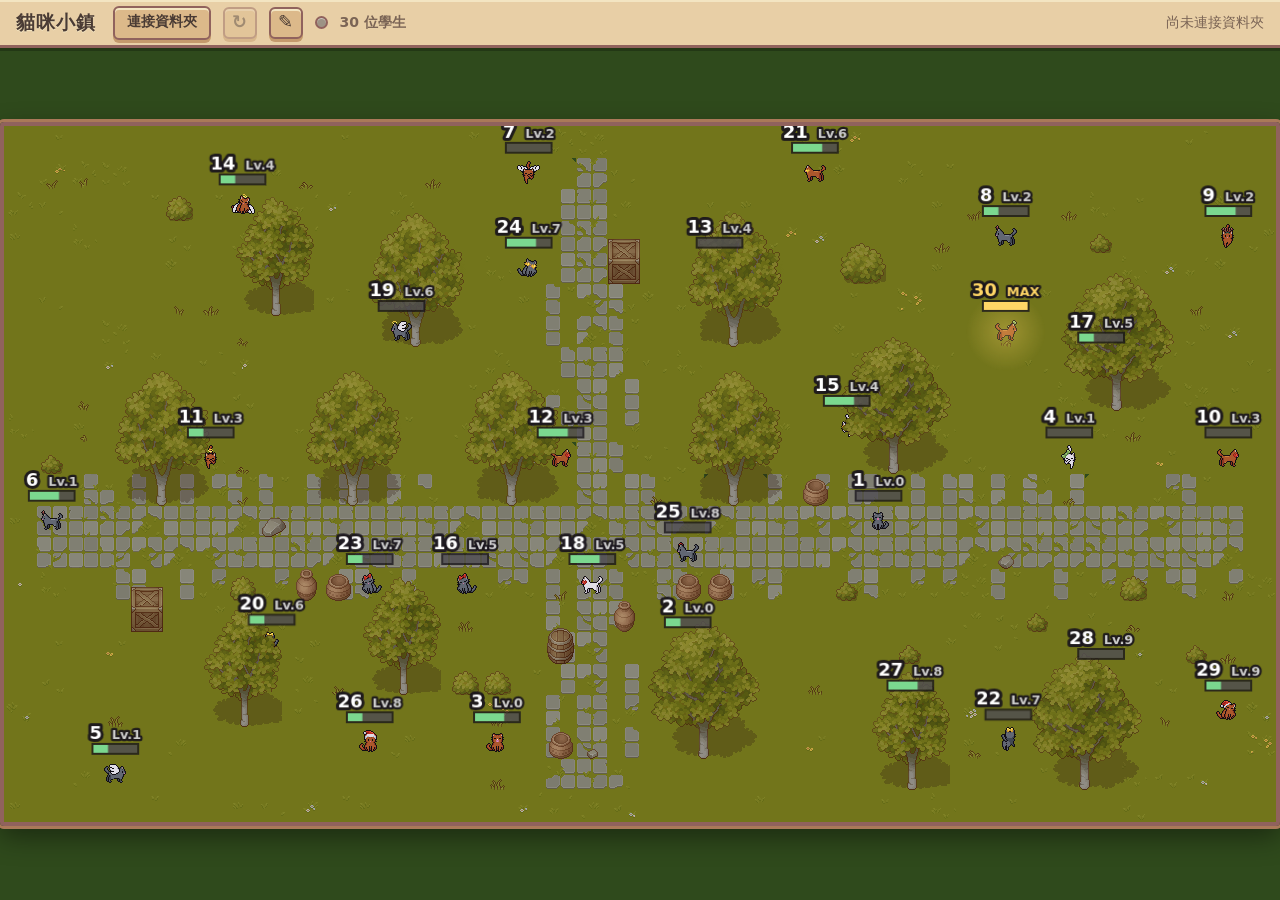
==== index.html @ 7c158cfc "feat(登記): 新增不扣分的佐證紀錄，登記次數超過加分次數時貓咪打瞌睡 角色面板的 ＋1 底下新增「登記」按鈕，用來記錄上課吵鬧、睡覺等事實， 但完全不動分數 —— 這個系統從頭到尾仍然只有一個扣" ====
<!DOCTYPE html>
<html lang="zh-Hant">
<head>
<meta charset="utf-8">
<meta name="viewport" content="width=device-width, initial-scale=1">
<title>班級像素小鎮</title>
<link rel="stylesheet" href="css/main.css">
<link rel="stylesheet" href="css/panel.css">
</head>
<body>

<!-- 模糊化的草地背景，取自地圖素材本身，讓畫布之外不再是一片死黑 -->
<div id="bg"></div>

<div id="app">

  <header id="toolbar">
    <span id="title"></span>

    <!-- 沒連接資料夾前顯示這顆；連上之後換成班級下拉選單 -->
    <button id="btn-connect" class="tbtn">連接資料夾</button>

    <label id="class-wrap" hidden>
      <span class="tlabel">班級</span>
      <select id="class-select" class="tselect"></select>
    </label>

    <button id="btn-reload" class="tbtn tbtn-icon" disabled title="重新載入檔案">↻</button>
    <button id="btn-mapedit" class="tbtn tbtn-icon" title="地圖編輯">✎</button>

    <span id="conn-light" class="light" title="尚未連接資料夾"></span>

    <span id="status" class="muted"></span>
    <span id="save-state" class="muted"></span>
  </header>

  <!-- 雙層畫布：
       #stage  像素層，原生地圖解析度，用 CSS 整數倍放大，image-rendering: pixelated
       #labels UI 層，原生螢幕解析度，畫名字與進度條，字體才不會被放大糊掉 -->
  <div id="stage-wrap">
    <canvas id="stage"></canvas>
    <canvas id="labels"></canvas>
  </div>


</div>

<aside id="editor" hidden>
  <div id="ed-bar">
    <span id="ed-title">地圖編輯</span>
    <button id="ed-regen" class="tbtn">重新產生</button>
    <button id="ed-save" class="tbtn">儲存地圖</button>
    <button id="ed-close" class="tbtn tbtn-icon">×</button>
  </div>
  <div id="ed-hint"></div>
  <div id="ed-palette"></div>
</aside>

<aside id="panel" hidden>
  <button id="panel-close" title="關閉（Esc）">×</button>

  <div id="panel-cat-wrap">
    <canvas id="panel-cat" width="128" height="128"></canvas>
  </div>

  <div id="panel-name"></div>
  <div id="panel-seat"></div>

  <div id="panel-level-row">
    <span id="panel-level"></span>
    <span id="panel-title"></span>
  </div>

  <div id="panel-bar"><div id="panel-bar-fill"></div></div>
  <div id="panel-meta">
    <span id="panel-xp"></span>
    <span id="panel-next"></span>
  </div>

  <div id="panel-awards"></div>
  <button id="panel-note-btn" class="note-btn" type="button" hidden>登記</button>
  <div id="panel-maxed-note" hidden>已達最高等級，不再累積分數。</div>

  <div id="panel-levelup"></div>

  <div id="panel-log-head">最近的紀錄</div>
  <ul id="panel-log"></ul>
</aside>

<!-- 登記事由的對話框。置中蓋在畫面上，確認才會寫入紀錄。 -->
<div id="note-modal" hidden>
  <div id="note-box" role="dialog" aria-modal="true" aria-labelledby="note-title">
    <div id="note-title">登記事由</div>
    <div id="note-who"></div>

    <input id="note-input" type="text" autocomplete="off"
           placeholder="例如：上課睡覺、上課吵鬧">

    <div id="note-presets"></div>

    <div id="note-actions">
      <button id="note-cancel" class="modal-btn modal-btn-grey" type="button">取消</button>
      <button id="note-confirm" class="modal-btn modal-btn-main" type="button">確認</button>
    </div>
  </div>
</div>

<div id="toast" hidden>
  <span id="toast-text"></span>
  <button id="toast-action" type="button">取消復原</button>
</div>

<div id="banner" hidden></div>

<script src="js/config.js"></script>
<script src="js/anims.js"></script>
<script src="js/tileset.js"></script>
<script src="js/assets.js"></script>
<script src="js/storage.js"></script>
<script src="js/model.js"></script>
<script src="js/map.js"></script>
<script src="js/cats.js"></script>
<script src="js/panel.js"></script>
<script src="js/mapedit.js"></script>
<script src="js/main.js"></script>
</body>
</html>
---- css/main.css ----
/* =====================================================================
 * main.css — 版面、像素縮放、遊戲風外觀
 * =====================================================================
 * 配色參考 Sprout Lands UI Pack（Cup Nooble）的色調而定，見 CREDITS.md。
 * 這裡只有色碼，本專案未包含該素材包的任何檔案：
 *   #f3e5c2 最亮的米白（高光邊）
 *   #e8cfa6 面板底色
 *   #dcb98a 按鈕面
 *   #c49a6c 按鈕陰影／次要邊
 *   #aa7959 中間調
 *   #90625d 深色描邊
 *
 * 關鍵設計：畫面分成兩層畫布。
 *   #stage  像素層，尺寸就是地圖原始像素，用 CSS 放大「整數」倍，
 *           配合 image-rendering: pixelated，像素邊緣才會銳利。
 *   #labels UI 層，尺寸等於放大後的螢幕像素，中文字以原生解析度繪製，
 *           投影到教室後排才看得清楚。
 * ===================================================================== */

:root {
  --cream:   #f3e5c2;
  --panel:   #e8cfa6;
  --btn:     #dcb98a;
  --btn-sh:  #c49a6c;
  --mid:     #aa7959;
  --ink:     #4a3b34;
  --line:    #90625d;
  --grass:   #6b8f3a;
  --leaf:    #7bd88f;
  --gold:    #ffd666;
}

* { box-sizing: border-box; }

html, body {
  margin: 0;
  padding: 0;
  height: 100%;
  color: var(--ink);
  font-family: "Noto Sans TC", "Microsoft JhengHei", "PingFang TC", system-ui, sans-serif;
  overflow: hidden;
  background: #2f4a1c;
}

/* ---------------- 模糊草地背景 ----------------
   直接拿地圖用的草地圖塊放大再模糊，畫布外的區域就跟草地同一個色系，
   不會再是一片與綠色地圖打架的深黑。 */
#bg {
  position: fixed;
  inset: -60px;                 /* 往外撐開，避免模糊把邊緣吃掉露出底色 */
  z-index: -1;
  background-image: url("../assets/Pixel%20Art%20Top%20Down%20-%20Basic%20v1.2.3/Texture/TX%20Tileset%20Grass.png");
  background-repeat: repeat;
  background-size: 512px 512px;
  filter: blur(26px) saturate(0.85) brightness(0.62);
}

/* 中央壓暗一點，讓地圖本身跳出來 */
#bg::after {
  content: '';
  position: absolute;
  inset: 0;
  background: radial-gradient(ellipse at center, rgba(0, 0, 0, 0.18) 0%, rgba(0, 0, 0, 0.52) 100%);
}

#app {
  height: 100%;
  display: flex;
  flex-direction: column;
  align-items: center;
}

/* ---------------- 工具列 ---------------- */

#toolbar {
  flex: 0 0 auto;
  width: 100%;
  height: 48px;
  display: flex;
  align-items: center;
  gap: 12px;
  padding: 0 16px;
  color: var(--ink);
  background: var(--panel);
  border-bottom: 3px solid var(--line);
  box-shadow: inset 0 2px 0 var(--cream), 0 3px 0 rgba(0, 0, 0, 0.25);
}

#title {
  font-size: 19px;
  font-weight: 800;
  letter-spacing: 0.06em;
  color: var(--ink);
  text-shadow: 0 1px 0 var(--cream);
  margin-right: 4px;
}

.muted {
  color: #7a6455;
  font-size: 14px;
}

#status { font-weight: 600; }
#save-state { margin-left: auto; min-width: 7em; text-align: right; }

/* ---------------- 遊戲風按鈕 ----------------
   厚底邊 + 按下時整顆下沉，是最省事也最可靠的「可按」手感。 */

.tbtn {
  font: inherit;
  font-size: 14px;
  font-weight: 700;
  color: var(--ink);
  background: var(--btn);
  border: 2px solid var(--line);
  border-radius: 6px;
  padding: 5px 12px 7px;
  cursor: pointer;
  box-shadow: inset 0 2px 0 var(--cream), 0 3px 0 var(--btn-sh);
}

.tbtn:hover:not(:disabled) { background: #e6c69a; }

.tbtn:active:not(:disabled) {
  transform: translateY(3px);
  box-shadow: inset 0 2px 0 var(--cream), 0 0 0 var(--btn-sh);
}

.tbtn:disabled {
  opacity: 0.45;
  cursor: default;
  box-shadow: inset 0 2px 0 rgba(255, 255, 255, 0.4), 0 3px 0 var(--btn-sh);
}

/* 只有圖示的方形按鈕（重新載入） */
.tbtn-icon {
  width: 34px;
  padding: 4px 0 6px;
  font-size: 18px;
  line-height: 1;
  text-align: center;
}

/* ---------------- 班級選單 ---------------- */

#class-wrap {
  display: flex;
  align-items: center;
  gap: 7px;
}

#class-wrap[hidden] { display: none; }

.tlabel {
  font-size: 13px;
  font-weight: 700;
  color: #7a6455;
}

.tselect {
  font: inherit;
  font-size: 14px;
  font-weight: 700;
  color: var(--ink);
  background: var(--btn);
  border: 2px solid var(--line);
  border-radius: 6px;
  padding: 4px 8px 5px;
  cursor: pointer;
  box-shadow: inset 0 2px 0 var(--cream), 0 3px 0 var(--btn-sh);
}

/* ---------------- 連線狀態燈 ---------------- */

.light {
  width: 13px;
  height: 13px;
  border-radius: 50%;
  border: 2px solid var(--line);
  background: #9d9385;
  box-shadow: inset 0 1px 0 rgba(255, 255, 255, 0.5);
}

.light.on {
  background: #6fc46f;
  box-shadow: inset 0 1px 0 rgba(255, 255, 255, 0.6), 0 0 8px rgba(111, 196, 111, 0.85);
}

/* 資料檔有問題時是琥珀色。不用紅色 —— 這是會投影出去的畫面。 */
.light.warn {
  background: #e0a83c;
  box-shadow: inset 0 1px 0 rgba(255, 255, 255, 0.6), 0 0 8px rgba(224, 168, 60, 0.8);
}

/* ---------------- 畫布 ---------------- */

#stage-wrap {
  flex: 1 1 auto;
  position: relative;
  display: grid;
  place-items: center;
  width: 100%;
  min-height: 0;
}

#stage,
#labels {
  grid-area: 1 / 1;
}

/* 地圖外圍一圈木框，讓小鎮看起來像一塊擺在桌上的地圖 */
#stage {
  image-rendering: pixelated;
  image-rendering: crisp-edges;
  border: 4px solid var(--line);
  border-radius: 4px;
  box-shadow: 0 0 0 3px var(--mid), 0 10px 28px rgba(0, 0, 0, 0.45);
  cursor: default;
}

#stage.on-cat { cursor: pointer; }

#labels {
  pointer-events: none;
  border: 4px solid transparent;   /* 與 #stage 的框對齊，兩層才不會偏移 */
}

/* ---------------- 錯誤橫幅 ---------------- */

#banner {
  position: fixed;
  top: 0;
  left: 0;
  right: 0;
  padding: 13px 20px;
  background: #b8894a;
  color: #2e2216;
  border-bottom: 3px solid var(--line);
  font-size: 15px;
  font-weight: 600;
  line-height: 1.6;
  z-index: 50;
  white-space: pre-wrap;
}

#banner[hidden] { display: none; }

/* 琥珀是警告，磚紅是錯誤。都不用鮮紅色 —— 那是投影在全班面前的畫面。 */
#banner.warn  { background: #e0b45c; }
#banner.error { background: #c07a5e; }

/* ---------------- 復原提示條 ---------------- */

#toast {
  position: fixed;
  left: 50%;
  bottom: 34px;
  transform: translateX(-50%);
  display: flex;
  align-items: center;
  gap: 16px;
  padding: 11px 14px 13px 20px;
  color: var(--ink);
  background: var(--panel);
  border: 3px solid var(--line);
  border-radius: 10px;
  box-shadow: inset 0 2px 0 var(--cream), 0 5px 0 var(--btn-sh), 0 12px 26px rgba(0, 0, 0, 0.4);
  font-size: 15px;
  font-weight: 600;
  z-index: 60;
}

#toast[hidden] { display: none; }

#toast-action {
  font: inherit;
  font-size: 14px;
  font-weight: 700;
  color: var(--ink);
  background: var(--btn);
  border: 2px solid var(--line);
  border-radius: 6px;
  padding: 5px 13px 7px;
  cursor: pointer;
  box-shadow: inset 0 2px 0 var(--cream), 0 3px 0 var(--btn-sh);
}

#toast-action:active {
  transform: translateY(3px);
  box-shadow: inset 0 2px 0 var(--cream), 0 0 0 var(--btn-sh);
}

@media (prefers-reduced-motion: reduce) {
  * { animation-duration: 0.01ms !important; transition-duration: 0.01ms !important; }
}
---- css/panel.css ----
/* =====================================================================
 * panel.css — 角色面板
 * 配色沿用 main.css 裡定義的變數。
 * ===================================================================== */

/* ---------------- 面板本體 ---------------- */
#panel {
  position: fixed;
  top: 0;
  right: 0;
  width: 380px;
  max-width: 92vw;
  height: 100%;
  color: var(--ink);
  background: var(--panel);
  border-left: 4px solid var(--line);
  box-shadow: inset 3px 0 0 var(--cream), -14px 0 34px rgba(0, 0, 0, 0.42);
  z-index: 40;
  display: flex;
  flex-direction: column;
  padding: 20px 24px 24px;
  overflow-y: auto;

  transform: translateX(100%);
  transition: transform 200ms ease-out;
}

#panel.open { transform: translateX(0); }
#panel[hidden] { display: none; }

#panel-close {
  position: absolute;
  top: 12px;
  right: 14px;
  width: 34px;
  height: 34px;
  font-size: 20px;
  font-weight: 700;
  line-height: 1;
  color: var(--ink);
  background: var(--btn);
  border: 2px solid var(--line);
  border-radius: 7px;
  cursor: pointer;
  box-shadow: inset 0 2px 0 var(--cream), 0 3px 0 var(--btn-sh);
}

#panel-close:active {
  transform: translateY(3px);
  box-shadow: inset 0 2px 0 var(--cream), 0 0 0 var(--btn-sh);
}

/* ---------------- 大貓 ---------------- */
/* 給貓一塊草地色的展示台，而不是讓牠浮在米色面板上 */
#panel-cat-wrap {
  align-self: center;
  margin: 10px 0 6px;
  padding: 10px;
  background: linear-gradient(#7ba03f, #6b8f3a);
  border: 3px solid var(--line);
  border-radius: 12px;
  box-shadow: inset 0 3px 0 rgba(255, 255, 255, 0.18);
}

#panel-cat {
  display: block;
  image-rendering: pixelated;
  width: 128px;
  height: 128px;
}

/* ---------------- 姓名與等級 ---------------- */
#panel-name {
  font-size: 26px;
  font-weight: 800;
  text-align: center;
  margin-top: 8px;
  text-shadow: 0 1px 0 var(--cream);
}

#panel-seat {
  font-size: 13px;
  color: #7a6455;
  text-align: center;
  min-height: 1em;
}

#panel-level-row {
  display: flex;
  align-items: baseline;
  justify-content: center;
  gap: 10px;
  margin-top: 10px;
}

#panel-level {
  font-size: 23px;
  font-weight: 800;
  color: #3f7d3f;
  transition: transform 120ms ease-out;
  transform-origin: center;
}

#panel-title {
  font-size: 16px;
  font-weight: 700;
  color: var(--mid);
}

/* ---------------- 進度條 ---------------- */
#panel-bar {
  margin-top: 14px;
  height: 18px;
  background: #b99b78;
  border: 3px solid var(--line);
  border-radius: 10px;
  overflow: hidden;
  box-shadow: inset 0 2px 3px rgba(0, 0, 0, 0.28);
}

#panel-bar-fill {
  height: 100%;
  width: 0;
  background: linear-gradient(#8ee09f, #5fbf72);
  box-shadow: inset 0 2px 0 rgba(255, 255, 255, 0.45);
  transition: width 600ms ease-out;
}

/* 滿級用金色。絕不使用紅色 —— 見實作計畫第 8 節。 */
#panel-bar-fill.maxed {
  background: linear-gradient(#ffe08a, #f0b93f);
}

#panel-meta {
  display: flex;
  justify-content: space-between;
  margin-top: 8px;
  font-size: 14px;
  font-weight: 600;
  color: #7a6455;
}

/* ---------------- 加分按鈕 ---------------- */
#panel-awards {
  display: flex;
  gap: 10px;
  margin-top: 20px;
}

.award-btn {
  flex: 1;
  font: inherit;
  font-size: 19px;
  font-weight: 800;
  color: #1e3a1e;
  background: linear-gradient(#8ee09f, #6cc77e);
  border: 3px solid #3f6b45;
  border-radius: 11px;
  padding: 13px 0 15px;
  cursor: pointer;
  box-shadow: inset 0 3px 0 rgba(255, 255, 255, 0.5), 0 5px 0 #4d8f5b;
}

.award-primary { font-size: 26px; padding: 17px 0 19px; }

.award-btn:hover:not(:disabled) { filter: brightness(1.06); }

.award-btn:active:not(:disabled) {
  transform: translateY(5px);
  box-shadow: inset 0 3px 0 rgba(255, 255, 255, 0.5), 0 0 0 #4d8f5b;
}

.award-btn:disabled {
  color: #6d6257;
  background: #c3b6a3;
  border-color: #8d8171;
  cursor: default;
  box-shadow: inset 0 3px 0 rgba(255, 255, 255, 0.3), 0 5px 0 #a2957f;
}

/* ---------------- 登記按鈕 ---------------- */
/* 刻意用工具列的棕色系，而不是加分鈕的綠色。
   投影上課時手忙腳亂，這兩顆絕對不能長得像。 */
.note-btn {
  margin-top: 10px;
  width: 100%;
  font: inherit;
  font-size: 17px;
  font-weight: 800;
  color: var(--ink);
  background: var(--btn);
  border: 3px solid var(--line);
  border-radius: 11px;
  padding: 11px 0 13px;
  cursor: pointer;
  box-shadow: inset 0 3px 0 var(--cream), 0 5px 0 var(--btn-sh);
}

.note-btn:hover:not(:disabled) { filter: brightness(1.05); }

.note-btn:active:not(:disabled) {
  transform: translateY(5px);
  box-shadow: inset 0 3px 0 var(--cream), 0 0 0 var(--btn-sh);
}

.note-btn:disabled {
  color: #6d6257;
  background: #c3b6a3;
  border-color: #8d8171;
  cursor: default;
  box-shadow: inset 0 3px 0 rgba(255, 255, 255, 0.3), 0 5px 0 #a2957f;
}

/* ---------------- 登記對話框 ---------------- */
#note-modal {
  position: fixed;
  inset: 0;
  z-index: 90;
  display: flex;
  align-items: center;
  justify-content: center;
  padding: 20px;
  background: rgba(30, 24, 20, 0.55);
  opacity: 0;
  transition: opacity 140ms ease-out;
}

#note-modal.open { opacity: 1; }
#note-modal[hidden] { display: none; }

#note-box {
  width: 420px;
  max-width: 100%;
  color: var(--ink);
  background: var(--panel);
  border: 4px solid var(--line);
  border-radius: 16px;
  padding: 22px 24px 20px;
  box-shadow: inset 0 3px 0 var(--cream), 0 10px 0 var(--btn-sh),
              0 22px 46px rgba(0, 0, 0, 0.45);
  transform: translateY(12px) scale(0.97);
  transition: transform 140ms ease-out;
}

#note-modal.open #note-box { transform: translateY(0) scale(1); }

#note-title {
  font-size: 22px;
  font-weight: 800;
  text-align: center;
  text-shadow: 0 1px 0 var(--cream);
}

#note-who {
  margin-top: 4px;
  font-size: 13px;
  font-weight: 600;
  color: #7a6455;
  text-align: center;
  min-height: 1em;
}

#note-input {
  width: 100%;
  margin-top: 16px;
  font: inherit;
  font-size: 17px;
  font-weight: 600;
  color: var(--ink);
  background: var(--cream);
  border: 3px solid var(--line);
  border-radius: 9px;
  padding: 11px 12px;
  box-shadow: inset 0 2px 4px rgba(0, 0, 0, 0.16);
}

#note-input:focus {
  outline: none;
  border-color: #5fbf72;
}

#note-input::placeholder { color: #a8927c; font-weight: 500; }

/* 常用事由快捷鈕 */
#note-presets {
  display: flex;
  flex-wrap: wrap;
  gap: 7px;
  margin-top: 11px;
}

.note-preset {
  font: inherit;
  font-size: 13px;
  font-weight: 700;
  color: var(--ink);
  background: var(--btn);
  border: 2px solid var(--line);
  border-radius: 999px;
  padding: 4px 12px 6px;
  cursor: pointer;
  box-shadow: inset 0 2px 0 var(--cream), 0 2px 0 var(--btn-sh);
}

.note-preset:active {
  transform: translateY(2px);
  box-shadow: inset 0 2px 0 var(--cream), 0 0 0 var(--btn-sh);
}

/* 兩顆結果按鈕。顏色刻意不同：
   取消 = 灰色（什麼都不會發生），確認 = 與加分鈕同一套綠色。 */
#note-actions {
  display: flex;
  gap: 12px;
  margin-top: 20px;
}

.modal-btn {
  flex: 1;
  font: inherit;
  font-size: 18px;
  font-weight: 800;
  border-radius: 11px;
  padding: 12px 0 14px;
  cursor: pointer;
}

.modal-btn:active {
  transform: translateY(5px);
}

.modal-btn-grey {
  color: #5a5148;
  background: linear-gradient(#cfc7ba, #b9b0a2);
  border: 3px solid #8d8171;
  box-shadow: inset 0 3px 0 rgba(255, 255, 255, 0.42), 0 5px 0 #978d7d;
}

.modal-btn-grey:hover { filter: brightness(1.04); }
.modal-btn-grey:active { box-shadow: inset 0 3px 0 rgba(255, 255, 255, 0.42), 0 0 0 #978d7d; }

.modal-btn-main {
  color: #1e3a1e;
  background: linear-gradient(#8ee09f, #6cc77e);
  border: 3px solid #3f6b45;
  box-shadow: inset 0 3px 0 rgba(255, 255, 255, 0.5), 0 5px 0 #4d8f5b;
}

.modal-btn-main:hover { filter: brightness(1.06); }
.modal-btn-main:active { box-shadow: inset 0 3px 0 rgba(255, 255, 255, 0.5), 0 0 0 #4d8f5b; }

#panel-maxed-note {
  margin-top: 12px;
  font-size: 13px;
  font-weight: 600;
  color: var(--mid);
  text-align: center;
}

/* ---------------- 升級字樣 ---------------- */
#panel-levelup {
  margin-top: 14px;
  text-align: center;
  font-size: 19px;
  font-weight: 800;
  color: #b8781c;
  text-shadow: 0 1px 0 var(--cream);
  opacity: 0;
}

#panel-levelup.show { animation: levelup-in 2000ms ease-out; }

@keyframes levelup-in {
  0%   { opacity: 0; transform: translateY(10px) scale(0.9); }
  12%  { opacity: 1; transform: translateY(0) scale(1.08); }
  22%  { transform: translateY(0) scale(1); }
  78%  { opacity: 1; }
  100% { opacity: 0; }
}

/* ---------------- 異動紀錄 ---------------- */
#panel-log-head {
  margin: 22px 0 6px;
  font-size: 14px;
  font-weight: 700;
  color: #7a6455;
  border-top: 2px dashed var(--btn-sh);
  padding-top: 14px;
}

#panel-log {
  list-style: none;
  margin: 0;
  padding: 0;
}

.log-row {
  display: flex;
  align-items: center;
  gap: 12px;
  padding: 7px 4px;
  border-bottom: 1px solid var(--btn-sh);
  font-size: 14px;
  font-weight: 600;
}

.log-delta {
  font-weight: 800;
  color: #3f7d3f;
  min-width: 3em;
}

.log-time { color: #7a6455; }

.log-row.undone { opacity: 0.5; }
.log-row.undone .log-delta { text-decoration: line-through; }

.log-tag {
  margin-left: auto;
  font-size: 12px;
  font-weight: 700;
  color: #7a6455;
  border: 2px solid var(--btn-sh);
  border-radius: 5px;
  padding: 1px 6px;
}

.log-undo {
  margin-left: auto;
  font: inherit;
  font-size: 13px;
  font-weight: 700;
  color: var(--ink);
  background: var(--btn);
  border: 2px solid var(--line);
  border-radius: 6px;
  padding: 3px 11px 5px;
  cursor: pointer;
  box-shadow: inset 0 2px 0 var(--cream), 0 2px 0 var(--btn-sh);
}

.log-undo:active {
  transform: translateY(2px);
  box-shadow: inset 0 2px 0 var(--cream), 0 0 0 var(--btn-sh);
}

/* 登記紀錄：兩行，第二行是事由全文。
   這是老師期末拿得出來的佐證，寧可佔版面也要看得完整。 */
.log-note {
  display: block;
  padding: 9px 4px 10px;
}

.log-note-head {
  display: flex;
  align-items: center;
  gap: 10px;
}

.log-kind {
  font-size: 12px;
  font-weight: 800;
  color: #7a5a2e;
  background: #e6cfa2;
  border: 2px solid var(--line);
  border-radius: 5px;
  padding: 1px 7px 2px;
}

.log-note .log-reason {
  margin-top: 5px;
  font-size: 14px;
  font-weight: 600;
  color: var(--ink);
  line-height: 1.45;
  word-break: break-word;
}

.log-note-undo .log-reason { text-decoration: line-through; }

.log-empty {
  color: #7a6455;
  font-size: 14px;
  padding: 8px 4px;
}

@media (prefers-reduced-motion: reduce) {
  #panel { transition: none; }
  #note-modal, #note-box { transition: none; }
  #panel-bar-fill { transition: none; }
  #panel-levelup.show { animation: none; opacity: 1; }
}

/* =====================================================================
 * 地圖編輯器
 * ===================================================================== */

#editor {
  position: fixed;
  top: 0;
  left: 0;
  width: 268px;
  height: 100%;
  color: var(--ink);
  background: var(--panel);
  border-right: 4px solid var(--line);
  box-shadow: inset -3px 0 0 var(--cream), 14px 0 34px rgba(0, 0, 0, 0.42);
  z-index: 45;
  display: flex;
  flex-direction: column;
  padding: 12px 12px 16px;
  overflow-y: auto;
}

#editor[hidden] { display: none; }

#ed-bar {
  display: flex;
  align-items: center;
  gap: 6px;
  margin-bottom: 8px;
}

#ed-title {
  font-size: 16px;
  font-weight: 800;
  margin-right: auto;
}

#ed-bar .tbtn { font-size: 12px; padding: 4px 8px 6px; }
#ed-bar .tbtn-icon { width: 28px; padding: 3px 0 5px; font-size: 15px; }

#ed-hint {
  font-size: 12px;
  line-height: 1.5;
  color: #7a6455;
  background: rgba(255, 255, 255, 0.4);
  border: 2px dashed var(--btn-sh);
  border-radius: 6px;
  padding: 6px 8px;
  margin-bottom: 10px;
}

.ed-head {
  font-size: 13px;
  font-weight: 800;
  color: #7a6455;
  border-top: 2px solid var(--btn-sh);
  padding-top: 8px;
  margin: 8px 0 6px;
}

.ed-row {
  display: flex;
  flex-wrap: wrap;
  gap: 6px;
}

.ed-item {
  width: 54px;
  padding: 3px 2px 4px;
  font: inherit;
  font-size: 10px;
  color: var(--ink);
  background: var(--btn);
  border: 2px solid var(--line);
  border-radius: 6px;
  cursor: pointer;
  display: flex;
  flex-direction: column;
  align-items: center;
  gap: 2px;
  box-shadow: inset 0 2px 0 var(--cream);
}

.ed-item canvas {
  image-rendering: pixelated;
  background: #6b8f3a;
  border-radius: 3px;
}

.ed-item span {
  line-height: 1.1;
  text-align: center;
  word-break: keep-all;
}

.ed-item:hover { background: #e6c69a; }

.ed-item.on {
  background: #8ee09f;
  border-color: #3f6b45;
  box-shadow: inset 0 2px 0 rgba(255, 255, 255, 0.55), 0 0 0 2px #ffd666;
}

/* 編輯中時把地圖往右挪開，不要被面板蓋住 */
#app.editing #stage-wrap { padding-left: 268px; }

#btn-mapedit.on {
  background: #8ee09f;
  border-color: #3f6b45;
}
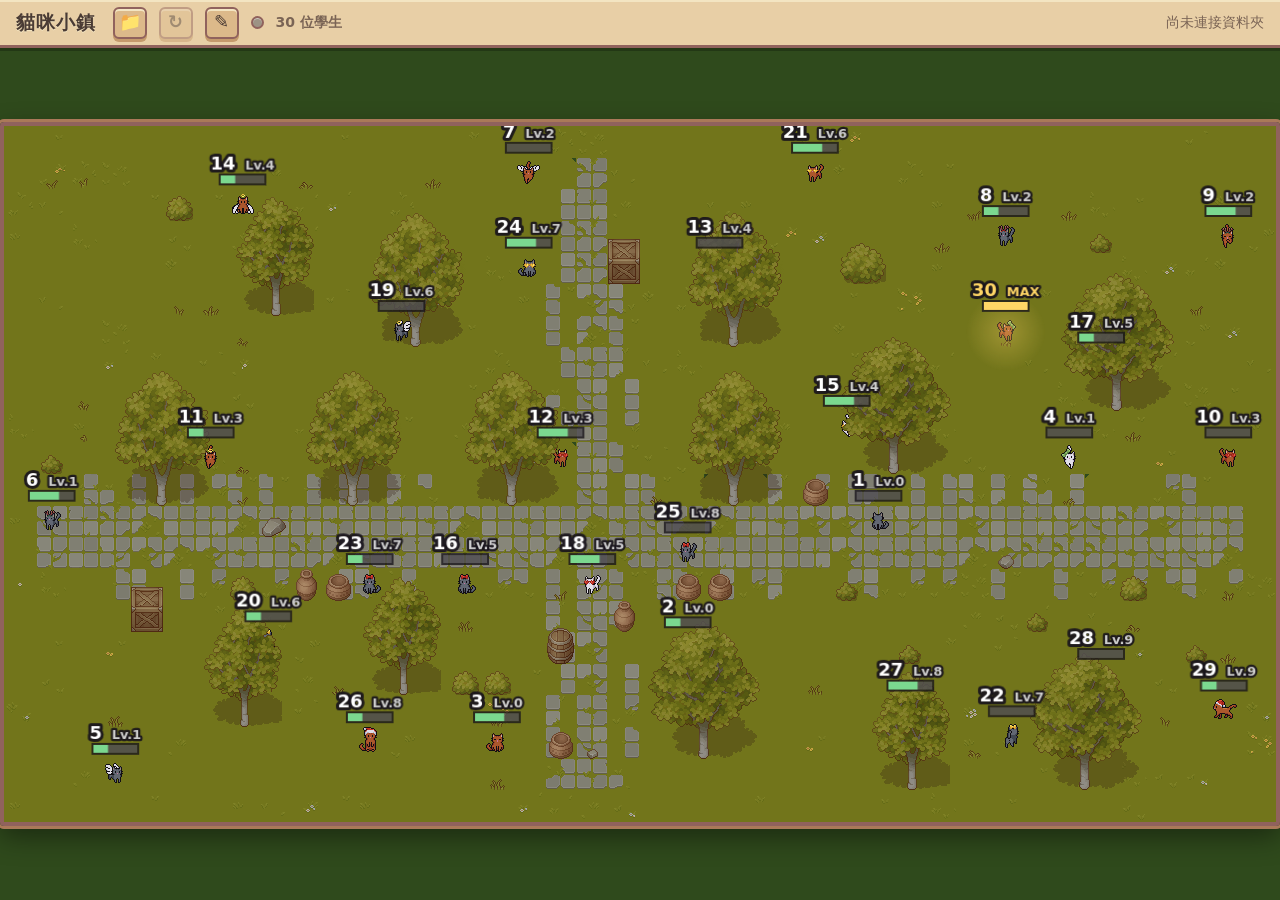
==== commit 3b56ea91: "feat: 新增更換資料夾機制並使用資料夾圖示按鈕" ====
--- a/index.html
+++ b/index.html
@@ -17,13 +17,14 @@
   <header id="toolbar">
     <span id="title"></span>
 
-    <!-- 沒連接資料夾前顯示這顆；連上之後換成班級下拉選單 -->
-    <button id="btn-connect" class="tbtn">連接資料夾</button>
+    <!-- 沒連接資料夾前顯示這顆；連上之後換成班級下拉選單與更換資料夾按鈕 -->
+    <button id="btn-connect" class="tbtn tbtn-icon" title="連接資料夾">📁</button>
 
     <label id="class-wrap" hidden>
       <span class="tlabel">班級</span>
       <select id="class-select" class="tselect"></select>
     </label>
+    <button id="btn-disconnect" class="tbtn tbtn-icon" hidden title="更換資料夾">📁</button>
 
     <button id="btn-reload" class="tbtn tbtn-icon" disabled title="重新載入檔案">↻</button>
     <button id="btn-mapedit" class="tbtn tbtn-icon" title="地圖編輯">✎</button>
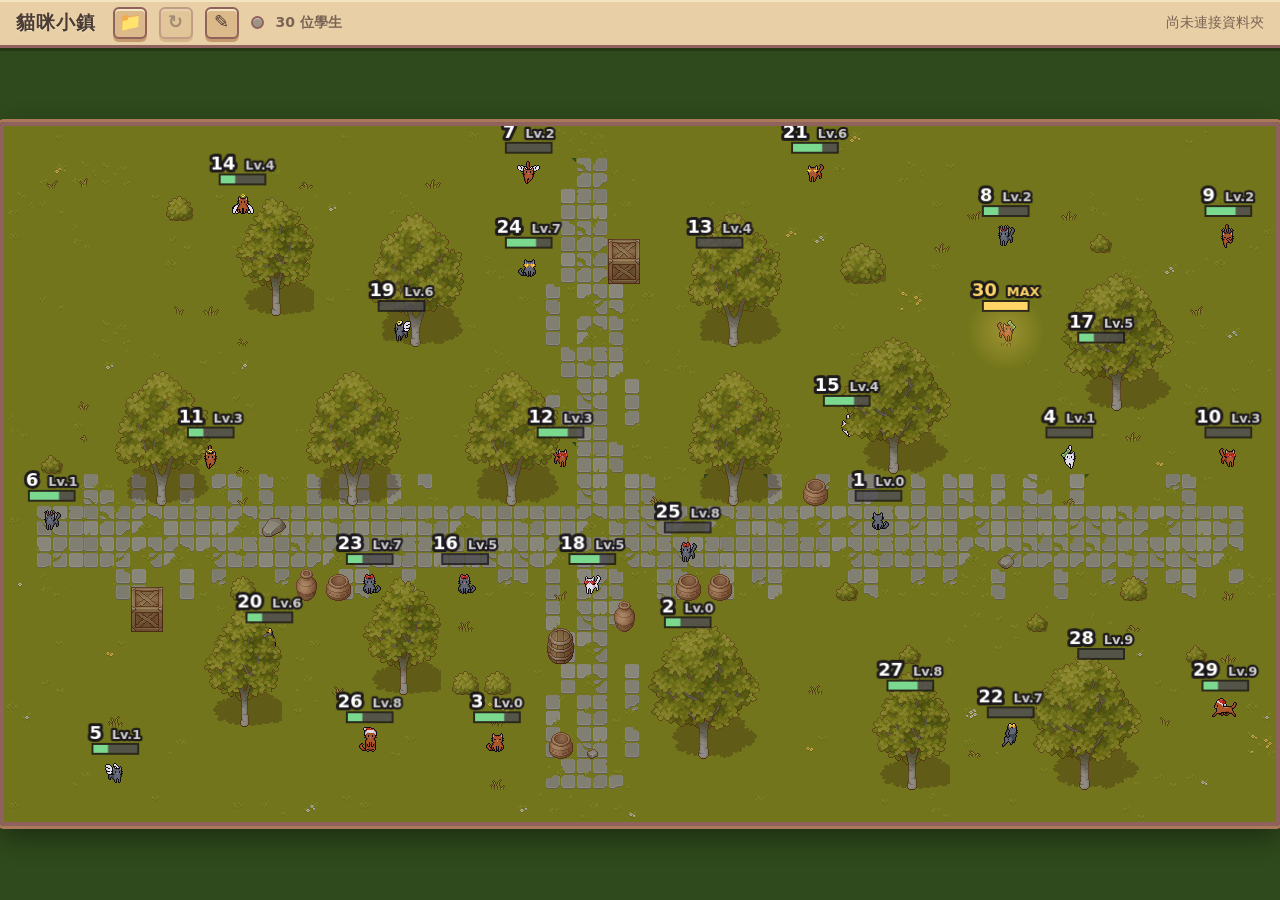
==== commit b21923e7: "feat: 支援自訂學生形象與擴充多種動物外觀 (兔子、企鵝、牛、鵝、青蛙)" ====
--- a/index.html
+++ b/index.html
@@ -6,6 +6,7 @@
 <title>班級像素小鎮</title>
 <link rel="stylesheet" href="css/main.css">
 <link rel="stylesheet" href="css/panel.css">
+<link rel="stylesheet" href="css/appearance.css">
 </head>
 <body>
 
@@ -86,7 +87,41 @@
 
   <div id="panel-log-head">最近的紀錄</div>
   <ul id="panel-log"></ul>
+  <div id="panel-footer">
+    <button id="panel-appearance" class="tbtn" type="button">編輯形象</button>
+  </div>
 </aside>
+
+<dialog id="appearance-dialog" aria-labelledby="appearance-title" aria-describedby="appearance-who">
+  <div class="appearance-heading">
+    <div><h2 id="appearance-title">我的小鎮形象</h2><p id="appearance-who"></p></div>
+    <button id="appearance-close" class="tbtn" type="button" aria-label="關閉形象編輯器">×</button>
+  </div>
+  <div class="appearance-layout">
+    <div class="appearance-showcase">
+      <div class="appearance-stage"><canvas id="appearance-preview" width="192" height="192" role="img" aria-label="動態形象預覽"></canvas></div>
+      <div id="appearance-actions" class="appearance-actions" role="group" aria-label="預覽動作">
+        <button type="button" data-action="idle" aria-pressed="true">待機</button>
+        <button type="button" data-action="walk" aria-pressed="false">走路</button>
+        <button type="button" data-action="celebrate" aria-pressed="false">加分</button>
+      </div>
+      <p class="appearance-caption">選一個喜歡的模樣，住進小鎮。</p>
+    </div>
+    <div class="appearance-options">
+      <fieldset><legend>動物形象</legend><div id="appearance-species" class="appearance-species"></div></fieldset>
+      <div id="appearance-cat-options">
+        <fieldset><legend>毛色</legend><div id="appearance-bases" class="appearance-bases"></div></fieldset>
+        <label class="appearance-label" for="appearance-accessory">配件</label>
+        <select id="appearance-accessory" class="tselect"></select>
+      </div>
+    </div>
+  </div>
+  <p id="appearance-status" role="status" aria-live="polite"></p>
+  <div class="appearance-footer">
+    <button id="appearance-cancel" class="modal-btn modal-btn-grey" type="button">取消</button>
+    <button id="appearance-apply" class="modal-btn modal-btn-main" type="button">套用形象</button>
+  </div>
+</dialog>
 
 <!-- 登記事由的對話框。置中蓋在畫面上，確認才會寫入紀錄。 -->
 <div id="note-modal" hidden>
@@ -115,6 +150,7 @@
 
 <script src="js/config.js"></script>
 <script src="js/anims.js"></script>
+<script src="js/animals.js"></script>
 <script src="js/tileset.js"></script>
 <script src="js/assets.js"></script>
 <script src="js/storage.js"></script>
@@ -122,6 +158,7 @@
 <script src="js/map.js"></script>
 <script src="js/cats.js"></script>
 <script src="js/panel.js"></script>
+<script src="js/appearance.js"></script>
 <script src="js/mapedit.js"></script>
 <script src="js/main.js"></script>
 </body>
--- a/css/appearance.css
+++ b/css/appearance.css
@@ -0,0 +1,60 @@
+/* 小鎮的草地展示台與木色選擇面板。沿用既有介面字體、色票。 */
+#panel-footer { margin-top: auto; padding-top: 24px; flex-shrink: 0; }
+#panel-appearance { width: 100%; margin: 0; }
+#appearance-dialog {
+  width: 660px;
+  max-width: calc(100vw - 24px);
+  max-height: calc(100dvh - 24px);
+  overflow-y: auto;
+  padding: 24px;
+  color: var(--ink);
+  background: var(--panel);
+  border: 4px solid var(--line);
+  border-radius: 16px;
+  box-shadow: inset 0 3px var(--cream), 0 16px 60px #18251880;
+  font: inherit;
+}
+#appearance-dialog::backdrop { background: #15230fc9; }
+.appearance-heading { display: flex; justify-content: space-between; align-items: flex-start; gap: 16px; }
+.appearance-heading h2 { margin: 0; font-size: 25px; font-weight: 800; letter-spacing: .04em; }
+.appearance-heading p { margin: 6px 0 20px; font-size: 14px; }
+.appearance-layout { display: grid; grid-template-columns: 240px 1fr; gap: 24px; }
+.appearance-stage {
+  display: grid; place-items: center; height: 224px;
+  border: 3px solid var(--line); border-radius: 10px;
+  background: linear-gradient(#a0bc6a 0 76%, #6b8f3a 76%);
+  box-shadow: inset 0 3px #ffffff40, inset 0 -5px #527231;
+}
+#appearance-preview { width: 192px; height: 192px; image-rendering: pixelated; }
+.appearance-caption { margin: 12px 0 0; text-align: center; font-size: 13px; }
+.appearance-options fieldset { border: 0; padding: 0; margin: 0 0 18px; min-width: 0; }
+.appearance-options legend, .appearance-label { font-weight: 800; font-size: 14px; margin-bottom: 9px; display: block; }
+.appearance-species, .appearance-bases { display: grid; grid-template-columns: repeat(3, 1fr); gap: 8px; }
+#appearance-dialog button { font-family: inherit; cursor: pointer; }
+.appearance-species button, .appearance-bases button, .appearance-actions button {
+  border: 2px solid var(--btn-sh); border-radius: 7px;
+  color: var(--ink); background: var(--cream); font-size: 14px; font-weight: 700;
+  padding: 7px 3px;
+}
+.appearance-species button { display: flex; flex-direction: column; align-items: center; gap: 3px; }
+.appearance-species canvas { width: 64px; height: 64px; image-rendering: pixelated; }
+.appearance-species button[aria-pressed="true"], .appearance-bases button[aria-pressed="true"],
+.appearance-actions button[aria-pressed="true"] {
+  border-color: #3f6b45; background: #c8e6a5; box-shadow: inset 0 -3px #93b975;
+}
+.appearance-actions { display: flex; gap: 6px; margin-top: 12px; }
+.appearance-actions button { flex: 1; min-height: 38px; }
+#appearance-accessory { width: 100%; min-height: 42px; }
+#appearance-status { min-height: 1.4em; margin: 16px 0 10px; font-size: 13px; color: #68432e; }
+.appearance-footer { display: flex; gap: 14px; padding-bottom: 5px; }
+#appearance-dialog button:disabled { cursor: default; opacity: .5; }
+#appearance-dialog :focus-visible, #panel-appearance:focus-visible { outline: 3px solid #325d38; outline-offset: 3px; }
+@media (max-width: 620px) {
+  #appearance-dialog { padding: 18px; }
+  .appearance-layout { grid-template-columns: 1fr; gap: 20px; }
+  .appearance-stage { height: 160px; }
+  #appearance-preview { width: 128px; height: 128px; }
+  .appearance-heading h2 { font-size: 22px; }
+  .appearance-caption { display: none; }
+  .appearance-species canvas { width: 64px; height: 64px; }
+}
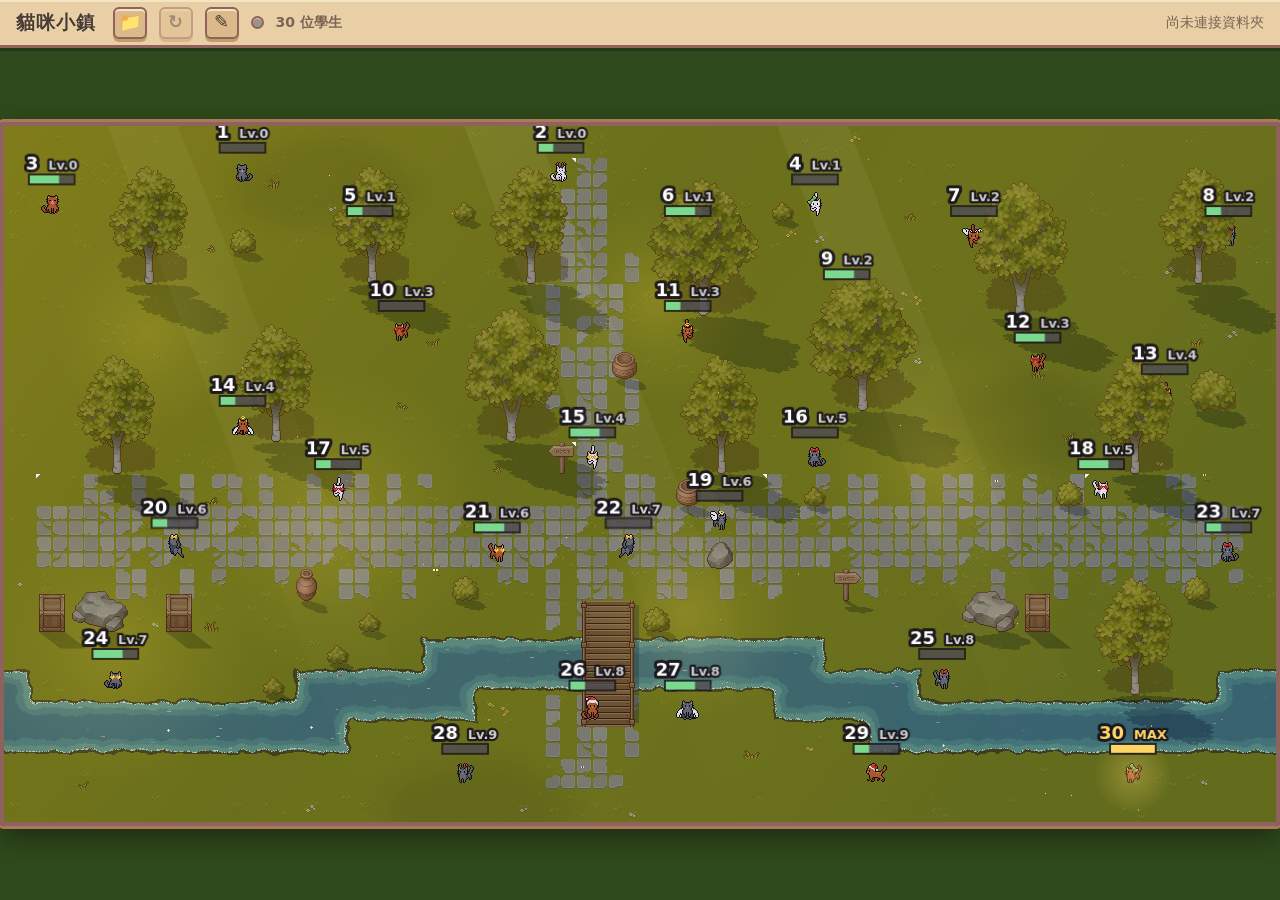
==== commit 8976c6db: "feat: 新增場景光影、程式繪製的小溪與木橋 - 光影層（js/ambience.js）：左上方陽光、往右下倒的物件投影、冷暖光斑、   光束、雲影與飛鳥影子；蝴蝶、落葉、浮塵與樹梢擺動。陰影只落在" ====
--- a/index.html
+++ b/index.html
@@ -156,6 +156,8 @@
 <script src="js/storage.js"></script>
 <script src="js/model.js"></script>
 <script src="js/map.js"></script>
+<script src="js/water.js"></script>
+<script src="js/ambience.js"></script>
 <script src="js/cats.js"></script>
 <script src="js/panel.js"></script>
 <script src="js/appearance.js"></script>
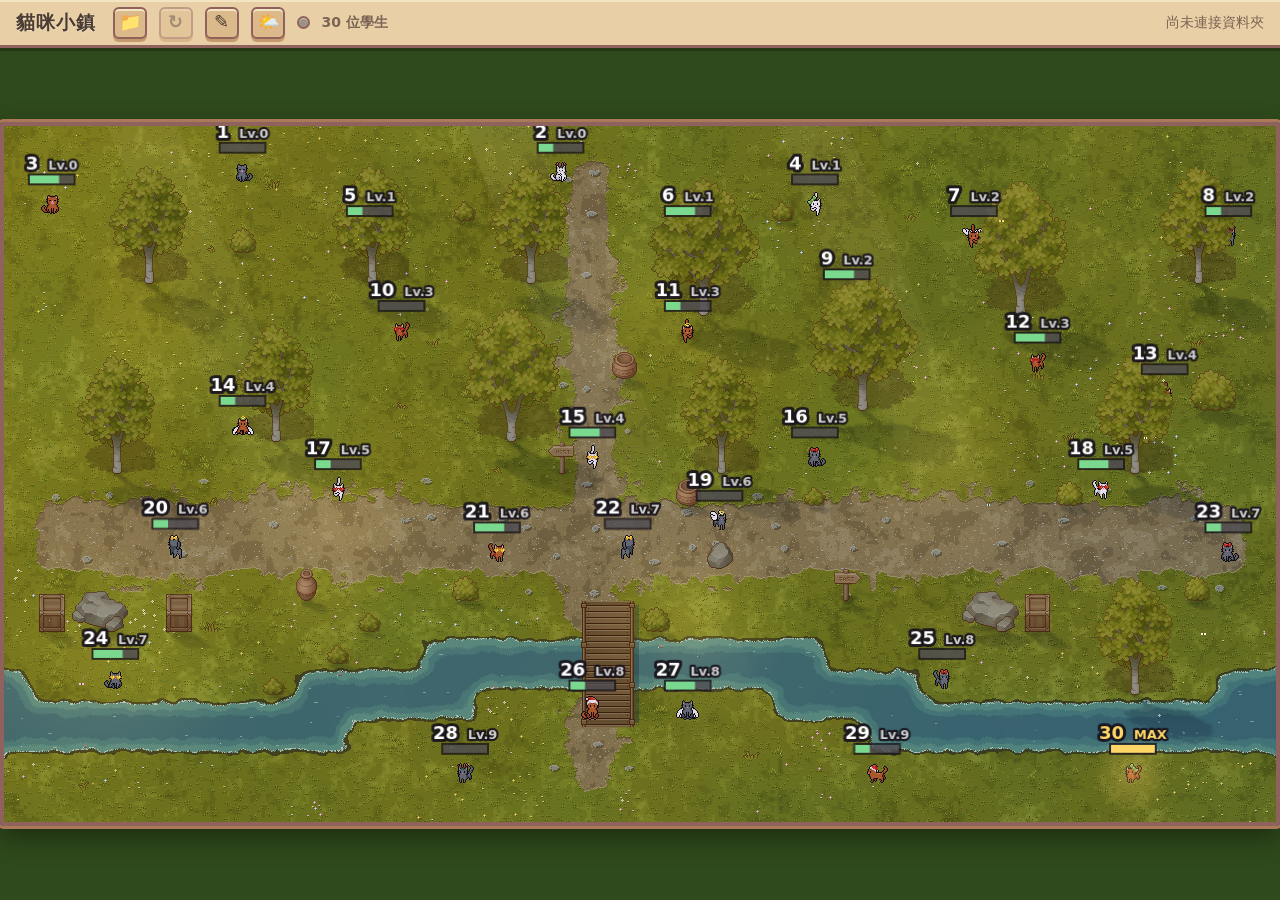
==== commit fbc9f100: "feat: 程式繪製草地與小路、更逼真的光影，並加上天氣 - 草地與小路改由程式逐像素繪製（js/ground.js）：草色深淺、草葉、苜蓿、小花、   隨風擺動的草叢；小路有碎石、踏腳石、貓腳印與不" ====
--- a/index.html
+++ b/index.html
@@ -4,9 +4,9 @@
 <meta charset="utf-8">
 <meta name="viewport" content="width=device-width, initial-scale=1">
 <title>班級像素小鎮</title>
-<link rel="stylesheet" href="css/main.css">
-<link rel="stylesheet" href="css/panel.css">
-<link rel="stylesheet" href="css/appearance.css">
+<link rel="stylesheet" href="css/main.css?v=20261103">
+<link rel="stylesheet" href="css/panel.css?v=20261103">
+<link rel="stylesheet" href="css/appearance.css?v=20261103">
 </head>
 <body>
 
@@ -29,6 +29,7 @@
 
     <button id="btn-reload" class="tbtn tbtn-icon" disabled title="重新載入檔案">↻</button>
     <button id="btn-mapedit" class="tbtn tbtn-icon" title="地圖編輯">✎</button>
+    <button id="btn-weather" class="tbtn tbtn-icon" title="天氣">🌤️</button>
 
     <span id="conn-light" class="light" title="尚未連接資料夾"></span>
 
@@ -148,20 +149,24 @@
 
 <div id="banner" hidden></div>
 
-<script src="js/config.js"></script>
-<script src="js/anims.js"></script>
-<script src="js/animals.js"></script>
-<script src="js/tileset.js"></script>
-<script src="js/assets.js"></script>
-<script src="js/storage.js"></script>
-<script src="js/model.js"></script>
-<script src="js/map.js"></script>
-<script src="js/water.js"></script>
-<script src="js/ambience.js"></script>
-<script src="js/cats.js"></script>
-<script src="js/panel.js"></script>
-<script src="js/appearance.js"></script>
-<script src="js/mapedit.js"></script>
-<script src="js/main.js"></script>
+<!-- ?v= 是為了讓瀏覽器丟掉快取裡的舊檔。tools/serve.py 已經會叫瀏覽器每次確認，
+     這個號碼只是給「換伺服器之前就快取的舊檔」用的，之後不必再改。 -->
+<script src="js/config.js?v=20261103"></script>
+<script src="js/anims.js?v=20261103"></script>
+<script src="js/animals.js?v=20261103"></script>
+<script src="js/tileset.js?v=20261103"></script>
+<script src="js/assets.js?v=20261103"></script>
+<script src="js/storage.js?v=20261103"></script>
+<script src="js/model.js?v=20261103"></script>
+<script src="js/map.js?v=20261103"></script>
+<script src="js/water.js?v=20261103"></script>
+<script src="js/ground.js?v=20261103"></script>
+<script src="js/weather.js?v=20261103"></script>
+<script src="js/ambience.js?v=20261103"></script>
+<script src="js/cats.js?v=20261103"></script>
+<script src="js/panel.js?v=20261103"></script>
+<script src="js/appearance.js?v=20261103"></script>
+<script src="js/mapedit.js?v=20261103"></script>
+<script src="js/main.js?v=20261103"></script>
 </body>
 </html>
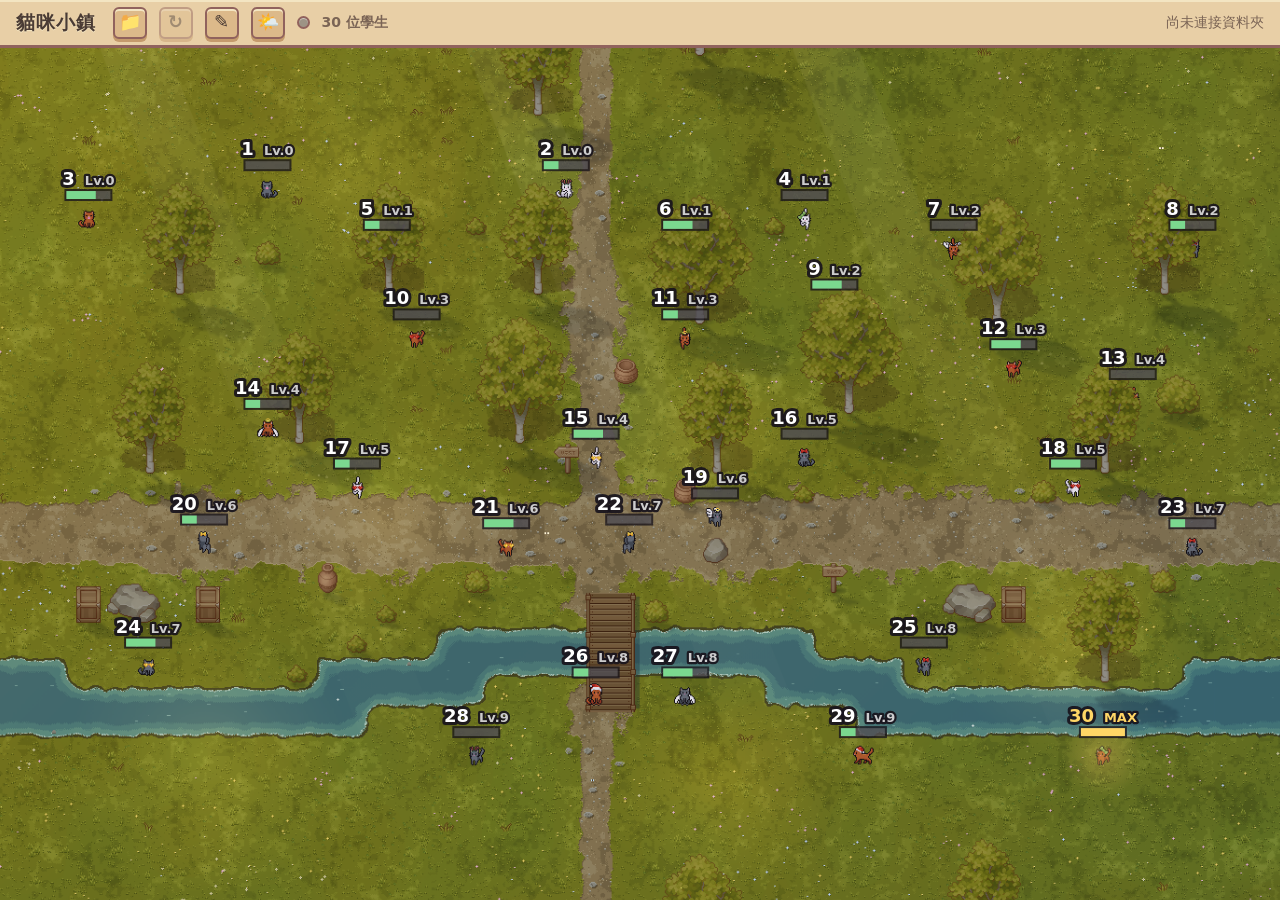
==== commit 48ce9a5d: "feat: 小鎮鋪滿整個視窗，地圖外補上程式畫的郊外 - 地圖放到視窗塞得下的最大尺寸；比例不同時，邊緣補上延伸的草地與樹林，   碰到地圖邊緣的路和溪接到畫面外（composeView）。郊外只用來" ====
--- a/index.html
+++ b/index.html
@@ -9,9 +9,6 @@
 <link rel="stylesheet" href="css/appearance.css?v=20261103">
 </head>
 <body>
-
-<!-- 模糊化的草地背景，取自地圖素材本身，讓畫布之外不再是一片死黑 -->
-<div id="bg"></div>
 
 <div id="app">
 
@@ -38,7 +35,7 @@
   </header>
 
   <!-- 雙層畫布：
-       #stage  像素層，原生地圖解析度，用 CSS 整數倍放大，image-rendering: pixelated
+       #stage  像素層，地圖加外圍郊外，放大到塞得下的最大尺寸（見 main.js 的 layout）
        #labels UI 層，原生螢幕解析度，畫名字與進度條，字體才不會被放大糊掉 -->
   <div id="stage-wrap">
     <canvas id="stage"></canvas>
--- a/css/main.css
+++ b/css/main.css
@@ -11,9 +11,10 @@
  *   #90625d 深色描邊
  *
  * 關鍵設計：畫面分成兩層畫布。
- *   #stage  像素層，尺寸就是地圖原始像素，用 CSS 放大「整數」倍，
- *           配合 image-rendering: pixelated，像素邊緣才會銳利。
- *   #labels UI 層，尺寸等於放大後的螢幕像素，中文字以原生解析度繪製，
+ *   #stage  像素層，地圖加外圍郊外，放大到塞得下的最大尺寸（以螢幕像素計）。
+ *           整數倍時用 image-rendering: pixelated，像素邊緣才會銳利；
+ *           小數倍的做法見 main.js 的 layout()。
+ *   #labels UI 層，蓋住整個畫布區，尺寸等於螢幕像素，中文字以原生解析度繪製，
  *           投影到教室後排才看得清楚。
  * ===================================================================== */
 
@@ -39,28 +40,7 @@
   color: var(--ink);
   font-family: "Noto Sans TC", "Microsoft JhengHei", "PingFang TC", system-ui, sans-serif;
   overflow: hidden;
-  background: #2f4a1c;
-}
-
-/* ---------------- 模糊草地背景 ----------------
-   直接拿地圖用的草地圖塊放大再模糊，畫布外的區域就跟草地同一個色系，
-   不會再是一片與綠色地圖打架的深黑。 */
-#bg {
-  position: fixed;
-  inset: -60px;                 /* 往外撐開，避免模糊把邊緣吃掉露出底色 */
-  z-index: -1;
-  background-image: url("../assets/Pixel%20Art%20Top%20Down%20-%20Basic%20v1.2.3/Texture/TX%20Tileset%20Grass.png");
-  background-repeat: repeat;
-  background-size: 512px 512px;
-  filter: blur(26px) saturate(0.85) brightness(0.62);
-}
-
-/* 中央壓暗一點，讓地圖本身跳出來 */
-#bg::after {
-  content: '';
-  position: absolute;
-  inset: 0;
-  background: radial-gradient(ellipse at center, rgba(0, 0, 0, 0.18) 0%, rgba(0, 0, 0, 0.52) 100%);
+  background: #4f5a1a;          /* 地面畫出來之前的底色，接近草地 */
 }
 
 #app {
@@ -197,32 +177,30 @@
 #stage-wrap {
   flex: 1 1 auto;
   position: relative;
-  display: grid;
-  place-items: center;
   width: 100%;
   min-height: 0;
-}
-
-#stage,
-#labels {
-  grid-area: 1 / 1;
-}
-
-/* 地圖外圍一圈木框，讓小鎮看起來像一塊擺在桌上的地圖 */
+  overflow: hidden;    /* 畫面比視窗大一點點（補滿整格），多的裁掉 */
+}
+
+/* 位置與尺寸由 main.js 的 layout() 決定：地圖置中，外圍補上郊外鋪滿視窗 */
 #stage {
+  position: absolute;
   image-rendering: pixelated;
   image-rendering: crisp-edges;
-  border: 4px solid var(--line);
-  border-radius: 4px;
-  box-shadow: 0 0 0 3px var(--mid), 0 10px 28px rgba(0, 0, 0, 0.45);
   cursor: default;
 }
 
+/* 不是整數倍時改平滑縮放：畫布已經先用最近鄰放大過，這裡只做最後一點縮放 */
+#stage.smooth { image-rendering: auto; }
+
 #stage.on-cat { cursor: pointer; }
 
 #labels {
+  position: absolute;
+  inset: 0;
+  width: 100%;
+  height: 100%;
   pointer-events: none;
-  border: 4px solid transparent;   /* 與 #stage 的框對齊，兩層才不會偏移 */
 }
 
 /* ---------------- 錯誤橫幅 ---------------- */
--- a/css/panel.css
+++ b/css/panel.css
@@ -27,6 +27,17 @@
 
 #panel.open { transform: translateX(0); }
 #panel[hidden] { display: none; }
+
+/* 點的貓在畫面右邊、會被面板蓋住時，面板改從左邊滑出（main.js 決定） */
+#panel.left {
+  right: auto;
+  left: 0;
+  border-left: none;
+  border-right: 4px solid var(--line);
+  box-shadow: inset -3px 0 0 var(--cream), 14px 0 34px rgba(0, 0, 0, 0.42);
+  transform: translateX(-100%);
+}
+#panel.left.open { transform: translateX(0); }
 
 #panel-close {
   position: absolute;
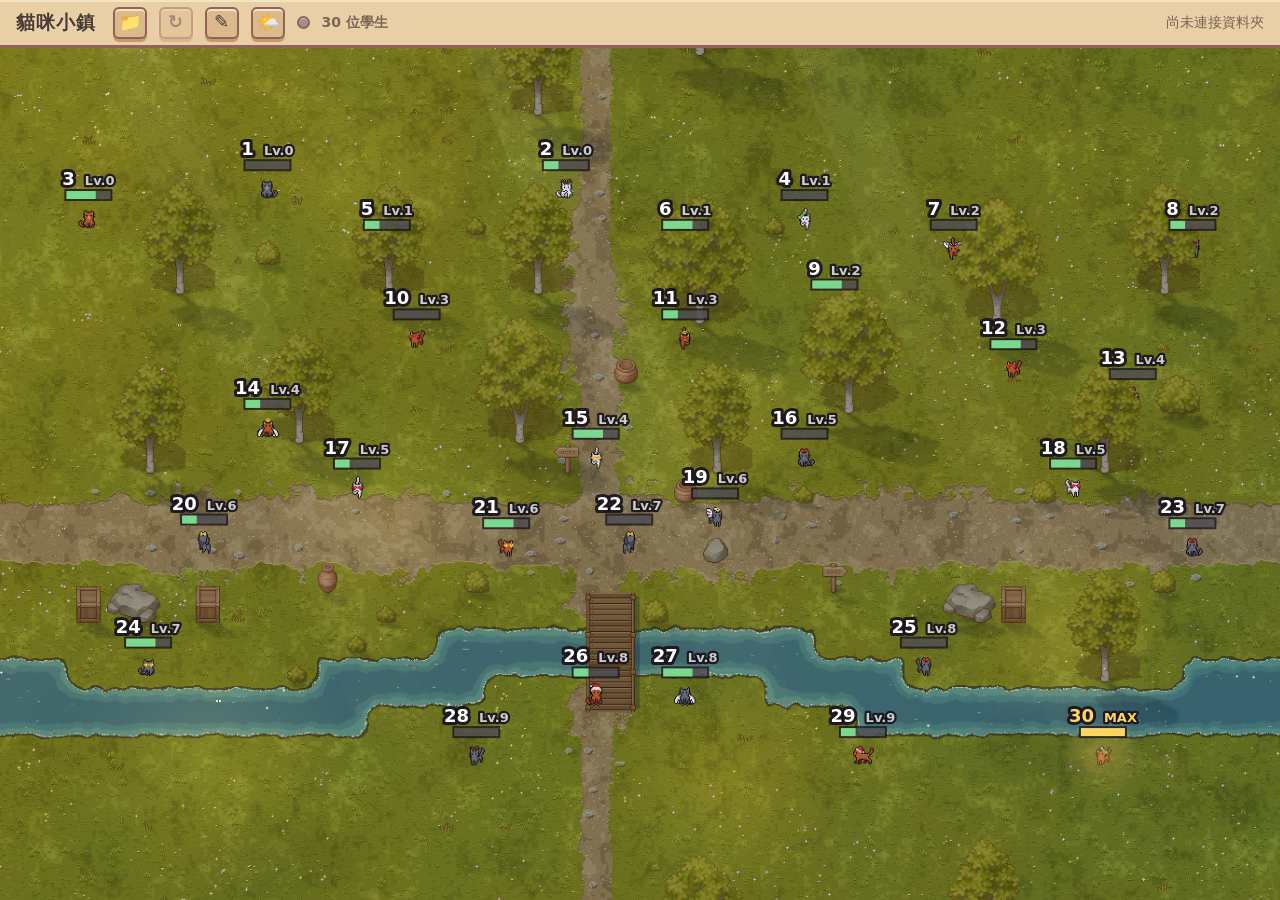
==== commit eae64854: "feat: 小老師標記、記住的資料夾不見時自動退回，並簡化常用事由 - 角色面板姓名旁新增小老師星號按鈕，標記會存進資料檔，地圖上名字前顯示 ★；   尚未連接資料夾時按鈕停用 - 上次記住的資料夾被" ====
--- a/index.html
+++ b/index.html
@@ -63,7 +63,10 @@
     <canvas id="panel-cat" width="128" height="128"></canvas>
   </div>
 
-  <div id="panel-name"></div>
+  <div id="panel-name-row">
+    <div id="panel-name"></div>
+    <button id="panel-helper" type="button" aria-label="設為小老師" aria-pressed="false" title="設為小老師">☆</button>
+  </div>
   <div id="panel-seat"></div>
 
   <div id="panel-level-row">
@@ -128,7 +131,7 @@
     <div id="note-who"></div>
 
     <input id="note-input" type="text" autocomplete="off"
-           placeholder="例如：上課睡覺、上課吵鬧">
+           placeholder="例如：趴睡、吵鬧">
 
     <div id="note-presets"></div>
 
--- a/css/panel.css
+++ b/css/panel.css
@@ -81,11 +81,51 @@
 }
 
 /* ---------------- 姓名與等級 ---------------- */
+#panel-name-row {
+  display: flex;
+  align-items: center;
+  justify-content: center;
+  gap: 8px;
+  margin-top: 8px;
+}
+
+#panel-helper {
+  flex-shrink: 0;
+  width: 44px;
+  height: 44px;
+  padding: 0;
+  border: 2px solid #a58c70;
+  border-radius: 10px;
+  background: #fff7e5;
+  color: #7a6455;
+  font-size: 30px;
+  line-height: 1;
+  cursor: pointer;
+}
+
+#panel-helper[aria-pressed="true"] {
+  color: #8b5800;
+  background: #ffe59a;
+  border-color: #b47b18;
+  box-shadow: 0 0 10px #ffd66680;
+}
+
+#panel-helper:focus-visible {
+  outline: 3px solid #4f7134;
+  outline-offset: 3px;
+}
+
+#panel-helper:disabled {
+  opacity: 0.55;
+  cursor: not-allowed;
+}
+
 #panel-name {
+  min-width: 0;
+  overflow-wrap: anywhere;
   font-size: 26px;
   font-weight: 800;
   text-align: center;
-  margin-top: 8px;
   text-shadow: 0 1px 0 var(--cream);
 }
 
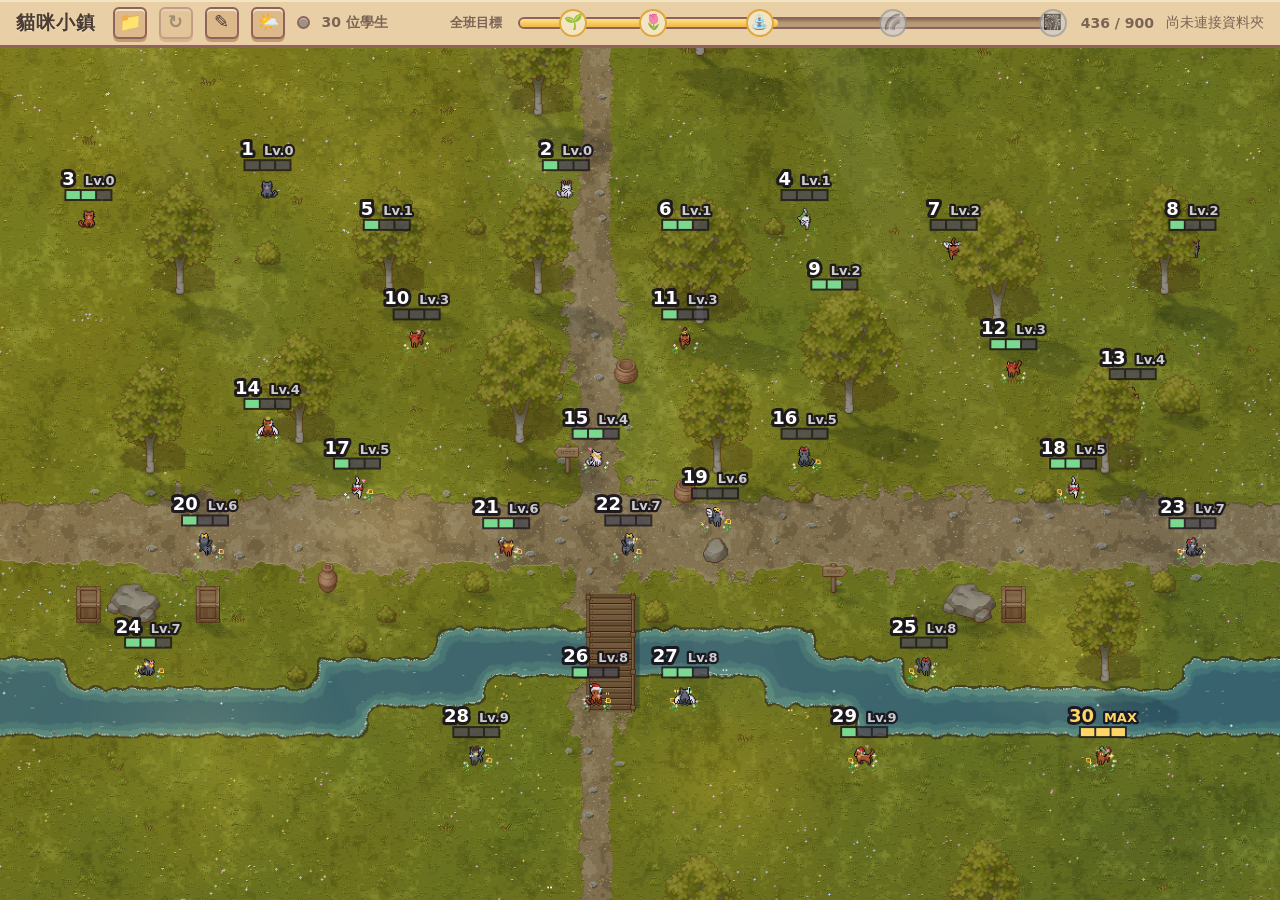
==== commit b097645b: "feat: 每升一級都多一樣常駐特效，加上今日之星與全班共同目標 - 等級 1 到 10 各解鎖一樣持續循環的特效（小芽、愛心、花、向日葵、星星、   蝴蝶、金色光點…），貓與其他動物共用，畫在新檔 " ====
--- a/index.html
+++ b/index.html
@@ -31,6 +31,13 @@
     <span id="conn-light" class="light" title="尚未連接資料夾"></span>
 
     <span id="status" class="muted"></span>
+
+    <!-- 全班共同目標。圓圈由 main.js 的 buildClassGoal() 依 CONFIG.CLASS_GOAL 產生 -->
+    <div id="class-goal" hidden>
+      <span class="tlabel">全班目標</span>
+      <div id="goal-track"><div id="goal-fill"></div></div>
+      <span id="goal-num" class="muted"></span>
+    </div>
     <span id="save-state" class="muted"></span>
   </header>
 
@@ -79,6 +86,8 @@
     <span id="panel-xp"></span>
     <span id="panel-next"></span>
   </div>
+  <div id="panel-unlock"></div>
+  <div id="panel-today"></div>
 
   <div id="panel-awards"></div>
   <button id="panel-note-btn" class="note-btn" type="button" hidden>登記</button>
@@ -164,6 +173,7 @@
 <script src="js/weather.js?v=20261103"></script>
 <script src="js/ambience.js?v=20261103"></script>
 <script src="js/cats.js?v=20261103"></script>
+<script src="js/catfx.js?v=20261103"></script>
 <script src="js/panel.js?v=20261103"></script>
 <script src="js/appearance.js?v=20261103"></script>
 <script src="js/mapedit.js?v=20261103"></script>
--- a/css/main.css
+++ b/css/main.css
@@ -83,6 +83,88 @@
 #status { font-weight: 600; }
 #save-state { margin-left: auto; min-width: 7em; text-align: right; }
 
+/* ---------------- 全班共同目標 ----------------
+   工具列右邊的空位。圓圈還沒達到時灰色，達到之後彩色並輕輕發亮。 */
+
+#class-goal {
+  flex: 1 1 auto;
+  min-width: 0;
+  max-width: min(900px, 55vw);
+  margin-left: auto;
+  display: flex;
+  align-items: center;
+  gap: 12px;
+}
+
+#class-goal[hidden] { display: none; }
+/* 目標條在的時候由它靠右，存檔狀態緊跟在後 */
+#class-goal:not([hidden]) ~ #save-state { margin-left: 0; }
+
+#goal-track {
+  position: relative;
+  flex: 1 1 auto;
+  min-width: 200px;         /* 再窄的話 10% 與 25% 的圓圈會疊在一起 */
+  height: 12px;
+  margin: 0 14px 0 4px;    /* 頭尾的圓圈有一半會凸出去 */
+  background: #b99b78;
+  border: 2px solid var(--line);
+  border-radius: 8px;
+  box-shadow: inset 0 2px 3px rgba(0, 0, 0, 0.28);
+}
+
+#goal-fill {
+  height: 100%;
+  width: 0;
+  border-radius: 6px;
+  background: linear-gradient(#ffe08a, #f0b93f);
+  transition: width 600ms ease-out;
+}
+
+.goal-ms {
+  position: absolute;
+  top: 50%;
+  width: 28px;
+  height: 28px;
+  transform: translate(-50%, -50%);
+  display: flex;
+  align-items: center;
+  justify-content: center;
+  font-size: 15px;
+  line-height: 1;
+  background: #d8cbb6;
+  border: 2px solid #a8957d;
+  border-radius: 50%;
+  filter: grayscale(1);
+  opacity: 0.7;
+  cursor: default;
+}
+
+.goal-ms.on {
+  background: var(--cream);
+  border-color: #e0a83c;
+  filter: none;
+  opacity: 1;
+  animation: goal-glow 2.4s ease-in-out infinite;
+}
+
+@keyframes goal-glow {
+  0%, 100% { box-shadow: 0 0 0 rgba(255, 214, 102, 0); }
+  50%      { box-shadow: 0 0 10px rgba(255, 214, 102, 0.95); }
+}
+
+#goal-num { font-weight: 600; white-space: nowrap; }
+
+/* 視窗太窄時先收起來，按鈕比較重要 */
+@media (max-width: 1000px) {
+  #class-goal { display: none; }
+  #class-goal ~ #save-state { margin-left: auto; }
+}
+
+@media (prefers-reduced-motion: reduce) {
+  .goal-ms.on { animation: none; box-shadow: 0 0 6px rgba(255, 214, 102, 0.8); }
+  #goal-fill { transition: none; }
+}
+
 /* ---------------- 遊戲風按鈕 ----------------
    厚底邊 + 按下時整顆下沉，是最省事也最可靠的「可按」手感。 */
 
--- a/css/panel.css
+++ b/css/panel.css
@@ -160,8 +160,10 @@
 
 /* ---------------- 進度條 ---------------- */
 #panel-bar {
+  position: relative;
   margin-top: 14px;
   height: 18px;
+  flex-shrink: 0;   /* 視窗矮時面板改用捲動，不要把進度條壓扁 */
   background: #b99b78;
   border: 3px solid var(--line);
   border-radius: 10px;
@@ -175,6 +177,18 @@
   background: linear-gradient(#8ee09f, #5fbf72);
   box-shadow: inset 0 2px 0 rgba(255, 255, 255, 0.45);
   transition: width 600ms ease-out;
+}
+
+/* 一分一格的分隔線，格數由 panel.js 設定的 --segs 決定。
+   每格開頭畫一條，往左挪半條寬，第一條就藏在邊框裡。 */
+#panel-bar::after {
+  content: '';
+  position: absolute;
+  inset: 0;
+  pointer-events: none;
+  background: linear-gradient(to right, var(--line) 0 3px, transparent 3px) repeat-x;
+  background-size: calc(100% / var(--segs, 3)) 100%;
+  background-position: -1.5px 0;
 }
 
 /* 滿級用金色。絕不使用紅色 —— 見實作計畫第 8 節。 */
@@ -409,6 +423,22 @@
 }
 
 /* ---------------- 升級字樣 ---------------- */
+#panel-unlock {
+  margin-top: 6px;
+  font-size: 14px;
+  font-weight: 700;
+  color: #4f8a3a;
+}
+
+#panel-today {
+  margin-top: 4px;
+  font-size: 14px;
+  font-weight: 700;
+  color: #b8781c;
+}
+
+#panel-today:empty { display: none; }
+
 #panel-levelup {
   margin-top: 14px;
   text-align: center;
@@ -417,6 +447,7 @@
   color: #b8781c;
   text-shadow: 0 1px 0 var(--cream);
   opacity: 0;
+  white-space: pre-line;
 }
 
 #panel-levelup.show { animation: levelup-in 2000ms ease-out; }
